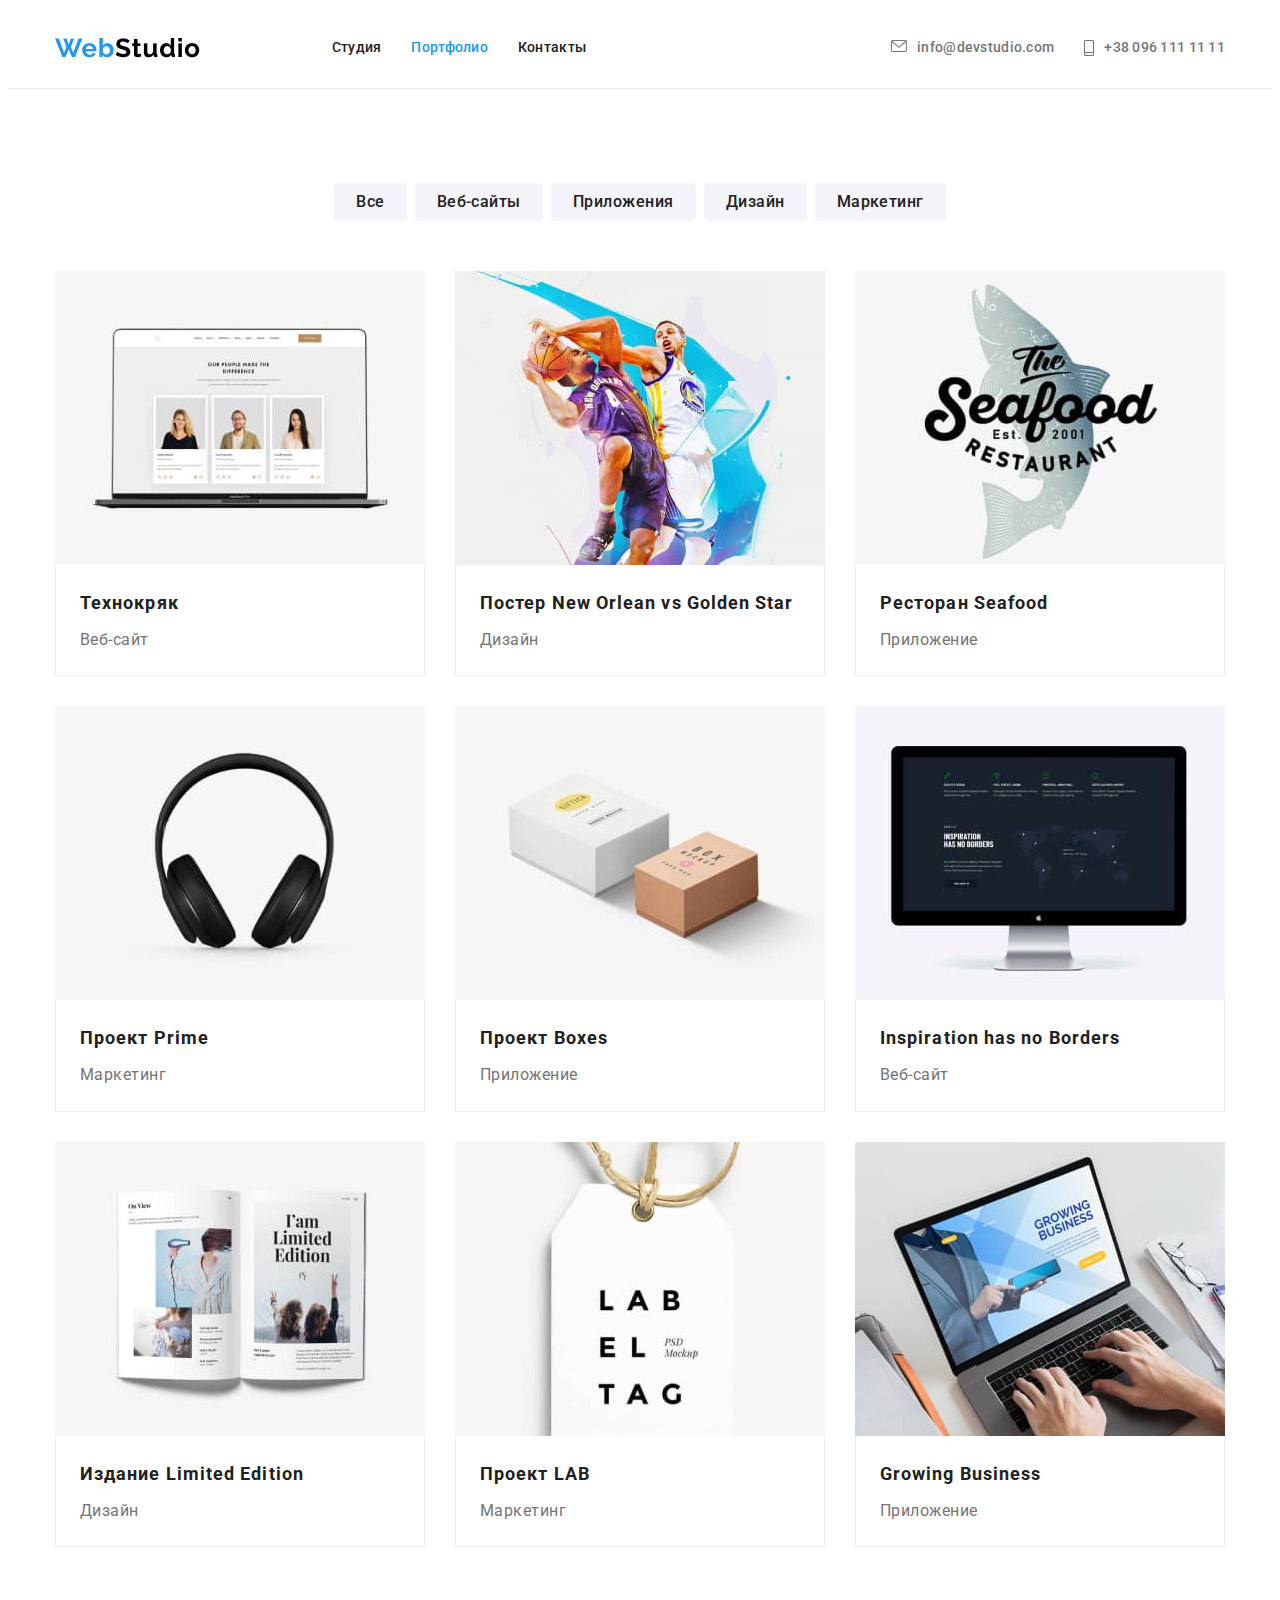
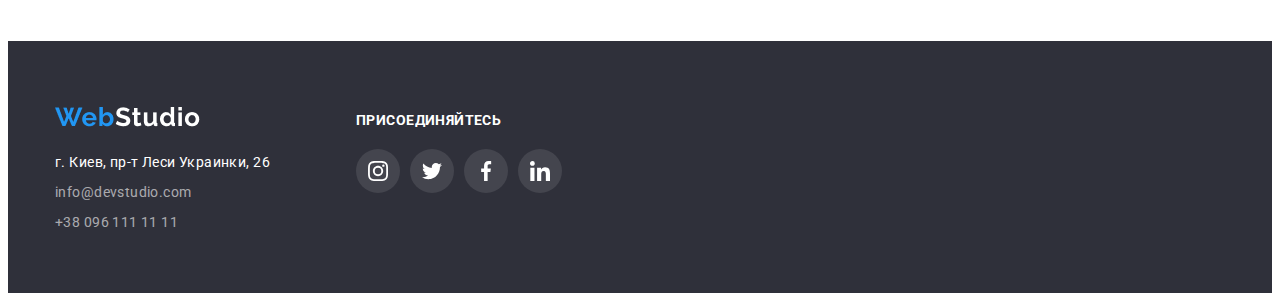
==== portfolio.html @ 47b43efd "скопіював дз4" ====
<!DOCTYPE html>
<html lang="ru">
<head>
	<meta charset="UTF-8">
	<meta name="viewport" content="width=device-width, initial-scale=1.0">
	<title>homework4</title>
	<link href="https://fonts.googleapis.com/css2?family=Roboto:wght@400;500;700;900&display=swap" rel="stylesheet">
	<link rel="stylesheet" href="./css/style.css">
</head>
<body>

	<header id="header">
		<div class="container">
			<a	href="." class="logo-header"><img src="./images/WebStudioheader.png" alt="logo"></a>
			<nav>
				<ul class="navygation">
					<li><a href="./index.html">Студия</a></li>
					<li><a href="./portfolio.html" class="activ">Портфолио</a></li>
					<li><a href="">Контакты</a></li>
				</ul>
				<ul  class="contact-us">
					<li>
						<a href="mailto:info@devstudio.com" class="contact-us-list">
						<svg class="contact-us-icon" width="16" height="12">
							<use href="./images/symbol-defs.svg#icon-envelope"></use>
						</svg>
						info@devstudio.com
						</a>
					</li>
					<li>
						<a href="tel:+380961111111">
							<svg class="contact-us-icon" width="10" height="16">
								<use href="./images/symbol-defs.svg#icon-smartphone"></use>
							</svg>
							+38 096 111 11 11
						</a>
					</li>
				</ul>
			</nav>
		</div>
	</header>

	<main id="main-portfolio">
		
		<div class="container">
			
			<ul class="filters">
				<li><a href="">Все</a></li>
				<li><a href="">Веб-сайты</a></li>
				<li><a href="">Приложения</a></li>
				<li><a href="">Дизайн</a></li>
				<li><a href="">Маркетинг</a></li>		
			</ul>
			
			<ul class="project-list">
				<li class="project-card">
					<a href="">
						<div class="project-image">
							<img src="./images/imgpr1.jpg" alt="картинка" width="370" height="294">
						</div>
						<div class="project-content">
							<p class="project-name">Технокряк</p>
							<p class="project-type">Веб-сайт</p>
						</div>
					</a>
				</li>

				<li class="project-card">	
					<a href="">
						<div class="project-image">
							<img src="./images/imgpr2.jpg" alt="картинка" width="370" height="294">
						</div>
						<div class="project-content">
							<p class="project-name">Постер New Orlean vs Golden Star</p>
							<p class="project-type">Дизайн</p>
						</div>
					</a>
				</li>

				<li class="project-card">
					<a href="">
						<div class="project-image">
							<img src="./images/imgpr3.jpg" alt="картинка" width="370" height="294">
						</div>
						<div class="project-content">
							<p class="project-name">Ресторан Seafood</p>
							<p class="project-type">Приложение</p>
						</div>
					</a>
				</li>

				<li class="project-card">
					<a href="">
						<div class="project-image">
							<img src="./images/imgpr4.jpg" alt="картинка" width="370" height="294">
						</div>
						<div class="project-content">
							<p class="project-name">Проект Prime</p>
							<p class="project-type">Маркетинг</p>
						</div>
					</a>
				</li>

				<li class="project-card">
					<a href="">
						<div class="project-image">
							<img src="./images/imgpr5.jpg" alt="картинка" width="370" height="294">
						</div>
						<div class="project-content">
							<p class="project-name">Проект Boxes</p>
							<p class="project-type">Приложение</p>
						</div>
					</a>
				</li>

				<li class="project-card">
					<a href="">
						<div class="project-image">
							<img src="./images/imgpr6.jpg" alt="картинка" width="370" height="294">
						</div>
						<div class="project-content">
							<p class="project-name">Inspiration has no Borders</p>
							<p class="project-type">Веб-сайт</p>
						</div>
					</a>
				</li>

				<li class="project-card">
					<a href="">
						<div class="project-image">
							<img src="./images/imgpr7.jpg" alt="картинка" width="370" height="294">
						</div>
						<div class="project-content">
							<p class="project-name">Издание Limited Edition</p>
							<p class="project-type">Дизайн</p>
						</div>
					</a>
				</li>

				<li class="project-card">
					<a href="">
						<div class="project-image">
							<img src="./images/imgpr8.jpg" alt="картинка" width="370" height="294">
						</div>
						<div class="project-content">
							<p class="project-name">Проект LAB</p>
							<p class="project-type">Маркетинг</p>
						</div>
					</a>
				</li>

				<li class="project-card">
					<a href="">
						<div class="project-image">
							<img src="./images/imgpr9.jpg" alt="картинка" width="370" height="294">
						</div>
						<div class="project-content">
							<p class="project-name">Growing Business</p>
							<p class="project-type">Приложение</p>
						</div>
					</a>
				</li>
			</ul>
		</div>

	</main>

	<footer id="footer">
		<div class="container">
			<div class="footer-box">
				<div class="addres-box">
					<a	href="" class="logo-footer"><img src="./images/WebStudiofooter.png" alt="logo"></a>
					<address>
						<ul class="footer-contacts">
							<li class="addres"><a href="">г. Киев, пр-т Леси Украинки, 26</a></li>
							<li class="contacts-mail"><a href="mailto:info@devstudio.com">info@devstudio.com</a></li>
							<li class="contacts-tell"><a href="tel:+380961111111">+38 096 111 11 11</a></li>
						</ul>
					</address>
				</div>
				<div class="social-links">
					<p>присоединяйтесь</p>
					<ul class="social-list">
						<li>
							<a href="social-icon">
								<svg class="icon" width="20" height="20">
									<use href="./images/symbol-defs.svg#icon-instagram"></use>
								</svg>
							</a>
						</li>
						<li>
							<a href="social-icon">
								<svg class="icon" width="20" height="20">
									<use href="./images/symbol-defs.svg#icon-twitter"></use>
								</svg>
							</a>
						</li>
						<li>
							<a href="social-icon">
								<svg class="icon" width="20" height="20">
									<use href="./images/symbol-defs.svg#icon-facebook"></use>
								</svg>
							</a>
						</li>
						<li>
							<a href="social-icon">
								<svg class="icon" width="20" height="20">
									<use href="./images/symbol-defs.svg#icon-linkedin"></use>
								</svg>
							</a>
						</li>
					</ul>
				</div>
			</div>
		</div>
   </footer>	
</body>
</html>
---- css/style.css ----
:root {
	--primary-bg-color:  #ffffff;
	--primary-text-color: #212121;
	--secondary-text-color: #757575;
	--acent-text-color-navigation: #2196F3;
	--hero-text-color: #ffffff;
	--secondary-bg-color: #2F303A;
	--hero-button-bg: #2196F3;
	--hero-button-bg-activ: #188CE8;
	--team-bg: #F5F4FA;
	--filter-bg-color: #F5F4FA;
	--gradient-color: rgba(47, 48, 58, 0.4);
	--icon-footer-bg: rgba(255, 255, 255, 0.1);
	--icon-team-color: #AFB1B8;
}

body {
	font-family: Roboto;
	background: var(--primary-bg-color);
}
body li {
	list-style-type: none;
}

/*убираем стандартные маржены*/
h1,
h2,
h3,
h4,
p,
ul {
	margin: 0;
	padding: 0;
}
/*container*/

.container {
	box-sizing: border-box; 
	width: 1200px;
	padding-left: 15px;
	padding-right: 15px;
	margin-left: auto;
	margin-right: auto;
}
/*HEADER*/

#header {
	border-bottom: 1px solid #ECECEC;
}

#header > .container {
	display: flex;
	justify-content: space-between;
	align-items: center;
}

#header a {
	display: flex;
}

nav {
	display: flex;
}

.navygation {
	display: flex;
	margin-left: 93px;
}

.contact-us {
	display: flex;
	margin-left: 305px;
}

.logo-header {
	padding-top: 6px;
	padding-bottom: 5px;
	margin-top: 24px;
	margin-bottom: 25px;

}

.logo-header img {
	display: block;
}

nav li:not(:first-child) {
	margin-left: 30px;
}

.navygation a,
.contact-us a {

	text-decoration: none;
	font-weight: 500;
	font-size: 14px;
	line-height: 1.14;
	letter-spacing: 0.02em;
}
.navygation a {
	color: var(--primary-text-color);
}
.contact-us  a {
	color: var(--secondary-text-color);
}

.navygation a:hover,
.navygation a:focus,
.contact-us a:hover,
.contact-us a:focus  {
	color: var(--acent-text-color-navigation);
	fill: var(--acent-text-color-navigation);
}

.contact-us-list a{
	display: flex;
	flex-direction: row;
	justify-content: space-between;
}

.contact-us-icon {
	margin-right: 10px;
	fill: currentColor;
}

/*END HEADER*/

/*HERO*/
.block-hero {
	max-width: 1600px;
	padding-top: 200px;
	padding-bottom: 200px;
	margin-left: auto;
	margin-right: auto;

	background: var(--secondary-bg-color);
	color: var(--hero-text-color);
	background-image: linear-gradient(var(--gradient-color), var(--gradient-color)), url(../images/herobackground.jpg);
	background-repeat: no-repeat;
	background-size: cover;
	background-position: center;
}

/*.block-hero > .container {
	padding-top: 200px;
	padding-bottom: 200px;
}*/

.block-hero  h1 {
	text-align: center;
	text-decoration: none;
	font-weight: 900;
	font-size: 44px;
	line-height: 1.36;
	letter-spacing: 0.06em;
	text-transform: uppercase;
	margin-bottom: 30px;
}

.block-hero button,
.block-hero button:hover {
	position: relative;
	left: 50%;
	transform: translate(-50%, 0);
	padding: 10px 32px;

	font-weight: 700;
	font-size: 16px;
	line-height: 1.87;
	text-align: center;
	letter-spacing: 0.06em;
	color: var(--hero-text-color);
	box-shadow: 0px 4px 4px rgba(0, 0, 0, 0.15);
	border-radius: 4px;
}

/* изменение фона при наведении на кнопку*/
.block-hero button {
	background: var(--hero-button-bg);
}

.block-hero button:hover,
.block-hero button:focus {
	background: var(--hero-button-bg-activ);
}

/*end HERO*/


/*ОСОБЕННОСТИ*/

/* скрываем h2 который отсутствует на макете*/

.our-features {
	padding-top: 94px;
	padding-bottom: 94px;
}

.our-features h2 {
	display: none;
	/*opacity: 0;*/
}

.our-features-cards {
	display: flex;

}

.our-features-list:not(:last-child) {
	margin-right: 30px;
}

.our-features-list {
	display: block;
	width: 270px;
}

/*создаю картинки через псевдоэлементы*/

.our-features-list::before {
	content: "";
	display: block;
	height: 120px;
	width: 270px;
	
	background-repeat: no-repeat;
	background-position: center;
	background-color: var(--team-bg);
	margin-bottom: 30px;
}

.our-features-list:nth-child(1)::before {
	background-image: url(../images/antenna1.png);
}

.our-features-list:nth-child(2)::before {
	background-image: url(../images/clock.png);
}

.our-features-list:nth-child(3)::before {
	background-image: url(../images/diagram.png);
}

.our-features-list:nth-child(4)::before {
	background-image: url(../images/astronaut.png);
}

/*END создаю картинки через псевдоэлементы*/

.our-features h3 {
	display: block;
	margin-bottom: 10px;


	font-weight: 700;
	font-size: 14px;
	line-height: 1.14;
	letter-spacing: 0.03em;
	text-transform: uppercase;
	color: var(--primary-text-color);
}
.our-features p {
	font-weight: 400;
	font-size: 14px;
	line-height: 1.71;
	letter-spacing: 0.03em;
	color: var(--secondary-text-color);
}
/*END ОСОБЕННОСТИ*/ 

/*ЧЕМ МЫ ЗАНИМАЕМСЯ*/

.activity  h2 {
	text-align: center;

	font-weight: 700;
	font-size: 36px;
	line-height: 1.17;
	letter-spacing: 0.03em;
	color: var(--primary-text-color)
}

.activity-list {
	display: flex;
	justify-content: space-between;
	margin-top: 50px;
}

.activity-list img {
	display: block;
}
/*END ЧЕМ МЫ ЗАНИМАЕМСЯ*/

/*НАША КОМАНДА*/

.team {
	padding-top: 94px;
	padding-bottom: 94px;

	background: var(--team-bg);
}

.team  h2 {
	text-align: center;
	margin-bottom: 50px;

	font-weight: 700;
	font-size: 36px;
	line-height: 1.17;
	letter-spacing: 0.03em;
	color: var(--primary-text-color);
}

.team-item {
	padding-bottom: 30px;

	box-shadow: 0px 1px 3px rgba(0, 0, 0, 0.12), 0px 1px 1px rgba(0, 0, 0, 0.14), 0px 2px 1px rgba(0, 0, 0, 0.2);
	border-radius: 0px 0px 4px 4px;
	background-color: var(--primary-bg-color);

}

.team-item > img {
	display: block;
	margin-bottom: 30px;
}

.team h3 {
	text-align: center;
	margin-bottom: 10px;

	font-weight: 500;
	font-size: 16px;
	line-height: 1.19;
	letter-spacing: 0.03em;
	color: var(--primary-text-color);
}
.team p {
	text-align: center;

	font-weight: 400;
	font-size: 16px;
	line-height: 1.19;
	letter-spacing: 0.03em;
	color: var(--secondary-text-color);

	margin-bottom: 16px;
}

.team-list {
	display: flex;
	justify-content: space-between;
}

/*----------------------*/





.social-list-team a {
	display: flex;
	padding: 0;
}


.social-list-team {
	display: flex;
	justify-content: space-between;
	padding-left: 32px;
	padding-right: 32px;
}


.social-list-team li
 {
	display: flex;
	justify-content: center;
	align-items: center;
	width: 44px;
	height: 44px;
	border-radius: 50%;
	background: #ffffff;
	fill: var(--icon-team-color);
}

.social-list-team a {
	display: flex;
	justify-content: center;
	align-items: center;
	width: 44px;
	height: 44px;
	border-radius: 50%;
}

.social-list-team a:focus,
.social-list-team > li:hover {
	background-color: var(--hero-button-bg);
	fill: var(--hero-text-color);
}

/*regular-customers*/


.regular-customers {
	padding-top: 94px;
	padding-bottom: 94px;
}

.regular-customers h2 {
	margin-bottom: 50px;

	font-weight: 700;
	font-size: 36px;
	line-height: 1.17;
	text-align: center;
	letter-spacing: 0.03em;

	color: var(--primary-text-color);
}

.regular-customers-list {
	display: flex;
	justify-content: space-between;
}


.regular-customers-list  a {
	display: flex;
	justify-content: center;
	align-items: center;

	width: 170px;
	height: 90px;
	border: 1px solid var(--icon-team-color);
	box-sizing: border-box;
	border-radius: 4px;
	fill:  #AFB1B8;
	cursor: pointer;
}

.regular-customers-list a:focus,
.regular-customers-list  a:hover {
	border-color: var(--hero-button-bg);
	fill: var(--hero-button-bg);
}
/*end regular-customers*/

/*FOOTER*/

footer {
	padding-top: 60px;
	padding-bottom: 60px;


	background: var(--secondary-bg-color);
}

.logo-footer > img {
	display: block;
}

.logo-footer {
	display: block;
	width: 145px;

	padding-top: 6px;
	padding-bottom: 5px;
	margin-bottom: 20px;

}


.addres > a {
	display: block;

	font-style: normal;
	text-decoration: none;
	font-weight: 400;
	font-size: 14px;
	line-height: 1.5;
	letter-spacing: 0.03em;
	color: var(--hero-text-color);
}
.contacts-mail > a,
.contacts-tell > a  {
	display: block;

	font-style: normal;
	text-decoration: none;
	font-weight: 400;
	font-size: 14px;
	line-height: 1.5;
	letter-spacing: 0.03em;
	color:rgba(255, 255, 255, 0.6);
	;
}

.footer-contacts > li:not(:last-child) {
	margin-bottom: 9px;
}

/*----------------*/

.addres-box {
	width: 231px;
}

.footer-box {
	display: flex;
}

.social-links {
	margin-left: 70px;
	width: 206px;
}

.social-links > p {
	font-weight: 700;
	font-size: 14px;
	line-height: 1.14;
	letter-spacing: 0.03em;
	text-transform: uppercase;

	color: #FFFFFF;

	margin-top: 12px;
	margin-bottom: 20px;
}

.icon {
	fill: var(--hero-text-color);
}

.social-list {
	display: flex;
	justify-content: space-between;
}



.social-list > li {
	display: flex;
	justify-content: center;
   align-items: center;
	width: 44px;
	height: 44px;
	background-color: var(--icon-footer-bg);
	border-radius: 50%;
}

.social-list a {
	display: flex;
	justify-content: center;
   align-items: center;
	width: 44px;
	height: 44px;
	border-radius: 50%;
}

.social-list a:focus,
.social-list > li:hover {
	background-color: var(--hero-button-bg);
}



/*---------------------*/


/*стилизация портфолио*/

/*ФИЛЬТР*/

#main-portfolio {
	padding-top: 94px;
	padding-bottom: 94px;
}

.filters {
	display: flex;
	justify-content: center;
}

.filters li {
	display: flex;
	margin-bottom: 50px;
}

.filters li:not(:last-child) {
	margin-right: 8px;
}

a.activ {
	color: var(--acent-text-color-navigation);
}
.filters a {
	text-decoration: none;
	font-weight: 500;
	font-size: 16px;
	line-height: 1.62;
	letter-spacing: 0.03em;
	color: var(--primary-text-color);

	background: var(--filter-bg-color);
	border-radius: 4px;
	padding: 6px 22px;
}
.filters a:hover,
.filters a:focus {		
	font-weight: 500;
	font-size: 16px;
	line-height: 1.62;
	letter-spacing: 0.03em;
	color: var(--hero-text-color);
	box-shadow: 0px 3px 1px rgba(0, 0, 0, 0.1), 0px 1px 2px rgba(0, 0, 0, 0.08), 0px 2px 2px rgba(0, 0, 0, 0.12);

	background: var(--acent-text-color-navigation);
}

/*END ФИЛЬТР*/

/* НАШИ ПРОЕКТЫ*/



.project-list {
	box-sizing: border-box;
	display: flex;
	flex-wrap: wrap;
	justify-content: space-between;
}

.project-card {
	box-sizing: border-box;
	width: 370px;
}

.project-card img {
	display: block;
}

.project-card a {
	text-decoration: none;
}

.project-content {
	padding: 20px 24px;
	
	border-left: 1px solid #EEEEEE;
	border-right: 1px solid #EEEEEE;
	border-bottom: 1px solid #EEEEEE;
}

.project-name {
	margin-bottom: 4px;

	font-weight: 700;
	font-size: 18px;
	line-height: 2;
	letter-spacing: 0.06em;
	color: var(--primary-text-color);

}
.project-type {
	font-weight: 400;
	font-size: 16px;
	line-height: 1.9;
	letter-spacing: 0.03em;
	color: var(--secondary-text-color);
}

.project-card:not(:nth-last-child(-n + 3)) {
	margin-bottom: 30px;
}

.project-card > a {
	display: block;
	width: 100%;
	height: 100%;
}

.project-card > a:focus,
.project-card:hover {
	box-shadow: 0px 1px 1px rgba(0, 0, 0, 0.12), 0px 4px 4px rgba(0, 0, 0, 0.06), 1px 4px 6px rgba(0, 0, 0, 0.16);
}

/* END НАШИ ПРОЕКТЫ*/
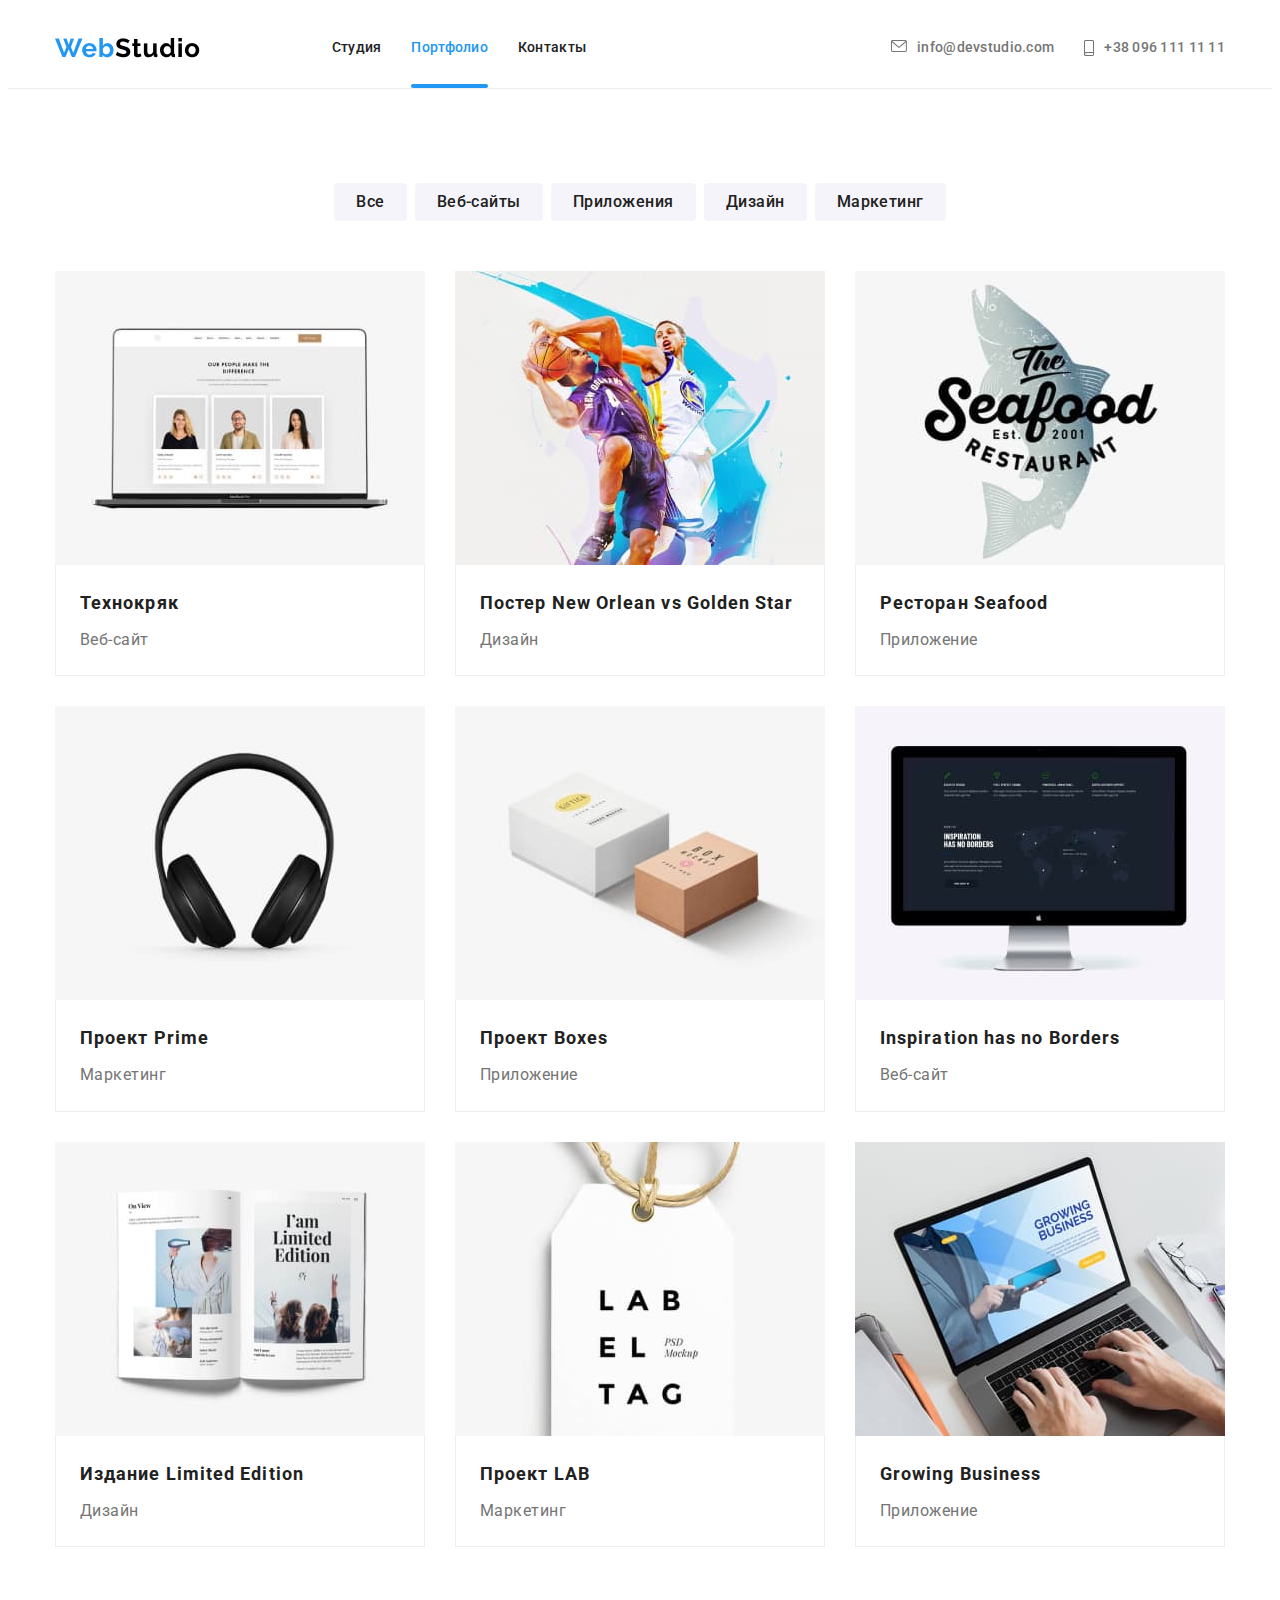
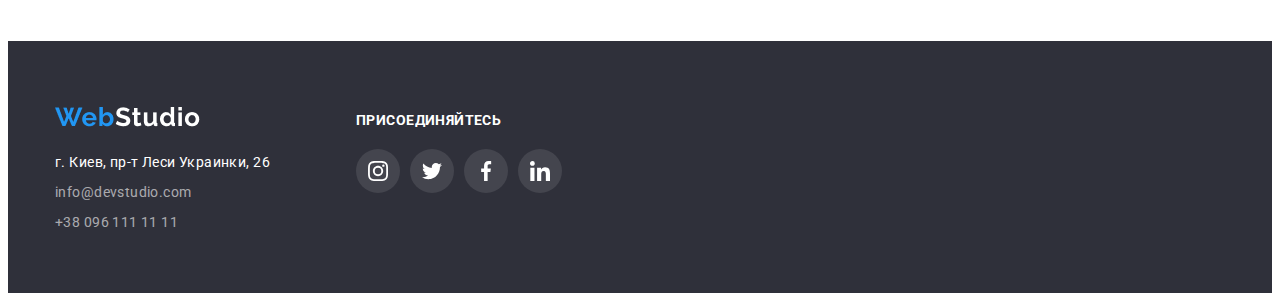
==== commit e28718d8: "сделано преходы" ====
--- a/portfolio.html
+++ b/portfolio.html
@@ -16,7 +16,7 @@
 				<ul class="navygation">
 					<li><a href="./index.html">Студия</a></li>
 					<li><a href="./portfolio.html" class="activ">Портфолио</a></li>
-					<li><a href="">Контакты</a></li>
+					<li><a href="#">Контакты</a></li>
 				</ul>
 				<ul  class="contact-us">
 					<li>
@@ -45,18 +45,21 @@
 		<div class="container">
 			
 			<ul class="filters">
-				<li><a href="">Все</a></li>
-				<li><a href="">Веб-сайты</a></li>
-				<li><a href="">Приложения</a></li>
-				<li><a href="">Дизайн</a></li>
-				<li><a href="">Маркетинг</a></li>		
+				<li><a href="#">Все</a></li>
+				<li><a href="#">Веб-сайты</a></li>
+				<li><a href="#">Приложения</a></li>
+				<li><a href="#">Дизайн</a></li>
+				<li><a href="#">Маркетинг</a></li>		
 			</ul>
 			
 			<ul class="project-list">
 				<li class="project-card">
-					<a href="">
+					<a href="#">
 						<div class="project-image">
 							<img src="./images/imgpr1.jpg" alt="картинка" width="370" height="294">
+							<p class="project-image-overlay">
+								Технокряк это современная площадка распространения коронавируса. Компании используют эту платформу для цифрового шпионажа и атак на защищённые сервера конкурентов.
+							</p>
 						</div>
 						<div class="project-content">
 							<p class="project-name">Технокряк</p>
@@ -66,9 +69,12 @@
 				</li>
 
 				<li class="project-card">	
-					<a href="">
+					<a href="#">
 						<div class="project-image">
 							<img src="./images/imgpr2.jpg" alt="картинка" width="370" height="294">
+							<p class="project-image-overlay">
+								Технокряк это современная площадка распространения коронавируса. Компании используют эту платформу для цифрового шпионажа и атак на защищённые сервера конкурентов.
+							</p>
 						</div>
 						<div class="project-content">
 							<p class="project-name">Постер New Orlean vs Golden Star</p>
@@ -78,9 +84,12 @@
 				</li>
 
 				<li class="project-card">
-					<a href="">
+					<a href="#">
 						<div class="project-image">
 							<img src="./images/imgpr3.jpg" alt="картинка" width="370" height="294">
+							<p class="project-image-overlay">
+								Технокряк это современная площадка распространения коронавируса. Компании используют эту платформу для цифрового шпионажа и атак на защищённые сервера конкурентов.
+							</p>
 						</div>
 						<div class="project-content">
 							<p class="project-name">Ресторан Seafood</p>
@@ -90,9 +99,12 @@
 				</li>
 
 				<li class="project-card">
-					<a href="">
+					<a href="#">
 						<div class="project-image">
 							<img src="./images/imgpr4.jpg" alt="картинка" width="370" height="294">
+							<p class="project-image-overlay">
+								Технокряк это современная площадка распространения коронавируса. Компании используют эту платформу для цифрового шпионажа и атак на защищённые сервера конкурентов.
+							</p>
 						</div>
 						<div class="project-content">
 							<p class="project-name">Проект Prime</p>
@@ -102,9 +114,12 @@
 				</li>
 
 				<li class="project-card">
-					<a href="">
+					<a href="#">
 						<div class="project-image">
 							<img src="./images/imgpr5.jpg" alt="картинка" width="370" height="294">
+							<p class="project-image-overlay">
+								Технокряк это современная площадка распространения коронавируса. Компании используют эту платформу для цифрового шпионажа и атак на защищённые сервера конкурентов.
+							</p>
 						</div>
 						<div class="project-content">
 							<p class="project-name">Проект Boxes</p>
@@ -114,9 +129,12 @@
 				</li>
 
 				<li class="project-card">
-					<a href="">
+					<a href="#">
 						<div class="project-image">
 							<img src="./images/imgpr6.jpg" alt="картинка" width="370" height="294">
+							<p class="project-image-overlay">
+								Технокряк это современная площадка распространения коронавируса. Компании используют эту платформу для цифрового шпионажа и атак на защищённые сервера конкурентов.
+							</p>
 						</div>
 						<div class="project-content">
 							<p class="project-name">Inspiration has no Borders</p>
@@ -126,9 +144,12 @@
 				</li>
 
 				<li class="project-card">
-					<a href="">
+					<a href="#">
 						<div class="project-image">
 							<img src="./images/imgpr7.jpg" alt="картинка" width="370" height="294">
+							<p class="project-image-overlay">
+								Технокряк это современная площадка распространения коронавируса. Компании используют эту платформу для цифрового шпионажа и атак на защищённые сервера конкурентов.
+							</p>
 						</div>
 						<div class="project-content">
 							<p class="project-name">Издание Limited Edition</p>
@@ -138,9 +159,12 @@
 				</li>
 
 				<li class="project-card">
-					<a href="">
+					<a href="#">
 						<div class="project-image">
 							<img src="./images/imgpr8.jpg" alt="картинка" width="370" height="294">
+							<p class="project-image-overlay">
+								Технокряк это современная площадка распространения коронавируса. Компании используют эту платформу для цифрового шпионажа и атак на защищённые сервера конкурентов.
+							</p>
 						</div>
 						<div class="project-content">
 							<p class="project-name">Проект LAB</p>
@@ -150,9 +174,12 @@
 				</li>
 
 				<li class="project-card">
-					<a href="">
+					<a href="#">
 						<div class="project-image">
 							<img src="./images/imgpr9.jpg" alt="картинка" width="370" height="294">
+							<p class="project-image-overlay">
+								Технокряк это современная площадка распространения коронавируса. Компании используют эту платформу для цифрового шпионажа и атак на защищённые сервера конкурентов.
+							</p>
 						</div>
 						<div class="project-content">
 							<p class="project-name">Growing Business</p>
@@ -172,7 +199,7 @@
 					<a	href="" class="logo-footer"><img src="./images/WebStudiofooter.png" alt="logo"></a>
 					<address>
 						<ul class="footer-contacts">
-							<li class="addres"><a href="">г. Киев, пр-т Леси Украинки, 26</a></li>
+							<li class="addres"><a href="#">г. Киев, пр-т Леси Украинки, 26</a></li>
 							<li class="contacts-mail"><a href="mailto:info@devstudio.com">info@devstudio.com</a></li>
 							<li class="contacts-tell"><a href="tel:+380961111111">+38 096 111 11 11</a></li>
 						</ul>
--- a/css/style.css
+++ b/css/style.css
@@ -32,6 +32,9 @@
 	margin: 0;
 	padding: 0;
 }
+
+
+
 /*container*/
 
 .container {
@@ -62,14 +65,43 @@
 	display: flex;
 }
 
+.navygation li {
+	position: relative;
+}
+
+.navygation .activ::after {
+	content: "";
+	position: absolute;
+	left: 0;
+	bottom: 0;
+	width: 100%;
+	height: 4px;
+	
+	border-radius: 2px ;
+	background-color: var(--acent-text-color-navigation);
+
+}
+
 .navygation {
 	display: flex;
-	margin-left: 93px;
+	/*margin-left: 93px;
+	padding-bottom: 32px;
+	padding-top: 32px;*/
+}
+
+.navygation a {
+	display: block;
+	padding-bottom: 32px;
+	padding-top: 32px;
+
 }
 
 .contact-us {
 	display: flex;
 	margin-left: 305px;
+
+	padding-bottom: 32px;
+	padding-top: 32px;	
 }
 
 .logo-header {
@@ -110,6 +142,7 @@
 .contact-us a:focus  {
 	color: var(--acent-text-color-navigation);
 	fill: var(--acent-text-color-navigation);
+	transition: 250ms cubic-bezier(0.4, 0, 0.2, 1);
 }
 
 .contact-us-list a{
@@ -157,8 +190,7 @@
 	margin-bottom: 30px;
 }
 
-.block-hero button,
-.block-hero button:hover {
+.block-hero button {
 	position: relative;
 	left: 50%;
 	transform: translate(-50%, 0);
@@ -182,6 +214,7 @@
 .block-hero button:hover,
 .block-hero button:focus {
 	background: var(--hero-button-bg-activ);
+	transition: 250ms cubic-bezier(0.4, 0, 0.2, 1);
 }
 
 /*end HERO*/
@@ -280,6 +313,40 @@
 	color: var(--primary-text-color)
 }
 
+/*ПОЗИЦІОНУВАННЯ ТЕКСТУ ПОВЕРХ ЗОБРАЖЕНЬ*/
+
+.activity-block {
+	position: relative;
+}
+
+.activity-text > P {
+	font-weight: 700;
+	font-size: 14px;
+	line-height: 1.14;
+	text-align: center;
+	letter-spacing: 0.03em;
+	text-transform: uppercase;
+
+	color: var(--hero-text-color);
+}
+
+.activity-text {
+	position: absolute;
+	left: 0;
+	bottom: 0;
+	width: 100%;
+
+	padding-top: 27px;
+	padding-right: 82px;
+	padding-bottom: 27px;
+	padding-left: 83px;
+
+	background-color: rgba(47, 48, 58, 0.8);
+}
+
+
+
+/*end ПОЗИЦІОНУВАННЯ ТЕКСТУ ПОВЕРХ ЗОБРАЖЕНЬ*/
 .activity-list {
 	display: flex;
 	justify-content: space-between;
@@ -372,8 +439,7 @@
 }
 
 
-.social-list-team li
- {
+.social-list-team li {
 	display: flex;
 	justify-content: center;
 	align-items: center;
@@ -397,6 +463,7 @@
 .social-list-team > li:hover {
 	background-color: var(--hero-button-bg);
 	fill: var(--hero-text-color);
+	transition: 250ms cubic-bezier(0.4, 0, 0.2, 1);
 }
 
 /*regular-customers*/
@@ -443,6 +510,7 @@
 .regular-customers-list  a:hover {
 	border-color: var(--hero-button-bg);
 	fill: var(--hero-button-bg);
+	transition: 250ms cubic-bezier(0.4, 0, 0.2, 1);
 }
 /*end regular-customers*/
 
@@ -561,6 +629,7 @@
 .social-list a:focus,
 .social-list > li:hover {
 	background-color: var(--hero-button-bg);
+	transition: 250ms cubic-bezier(0.4, 0, 0.2, 1);
 }
 
 
@@ -616,6 +685,7 @@
 	box-shadow: 0px 3px 1px rgba(0, 0, 0, 0.1), 0px 1px 2px rgba(0, 0, 0, 0.08), 0px 2px 2px rgba(0, 0, 0, 0.12);
 
 	background: var(--acent-text-color-navigation);
+	transition: 250ms cubic-bezier(0.4, 0, 0.2, 1);
 }
 
 /*END ФИЛЬТР*/
@@ -643,7 +713,37 @@
 .project-card a {
 	text-decoration: none;
 }
-
+/*--*/
+.project-image {
+	position: relative;
+	overflow: hidden;
+}
+
+.project-image-overlay {
+	position: absolute;
+	transform: translateY(100%);
+
+	top: 0;
+	left: 0;
+
+	box-sizing: border-box;
+	width: 100%;
+	height: 100%;
+	padding: 63px 24px;
+	font-weight: 400;
+	font-size: 18px;
+	line-height: 1.56;
+	letter-spacing: 0.03em;
+	background-color: rgba(33, 150, 243, 0.9);
+	color: var(--hero-text-color);
+}
+
+.project-card > a:focus .project-image-overlay,
+.project-card > a:hover  .project-image-overlay {
+	transform: translateY(0);
+	transition: 250ms cubic-bezier(0.4, 0, 0.2, 1);
+}
+/*--*/
 .project-content {
 	padding: 20px 24px;
 	
@@ -681,8 +781,9 @@
 }
 
 .project-card > a:focus,
-.project-card:hover {
+.project-card > a:hover {
 	box-shadow: 0px 1px 1px rgba(0, 0, 0, 0.12), 0px 4px 4px rgba(0, 0, 0, 0.06), 1px 4px 6px rgba(0, 0, 0, 0.16);
+	transition: 250ms cubic-bezier(0.4, 0, 0.2, 1);
 }
 
 /* END НАШИ ПРОЕКТЫ*/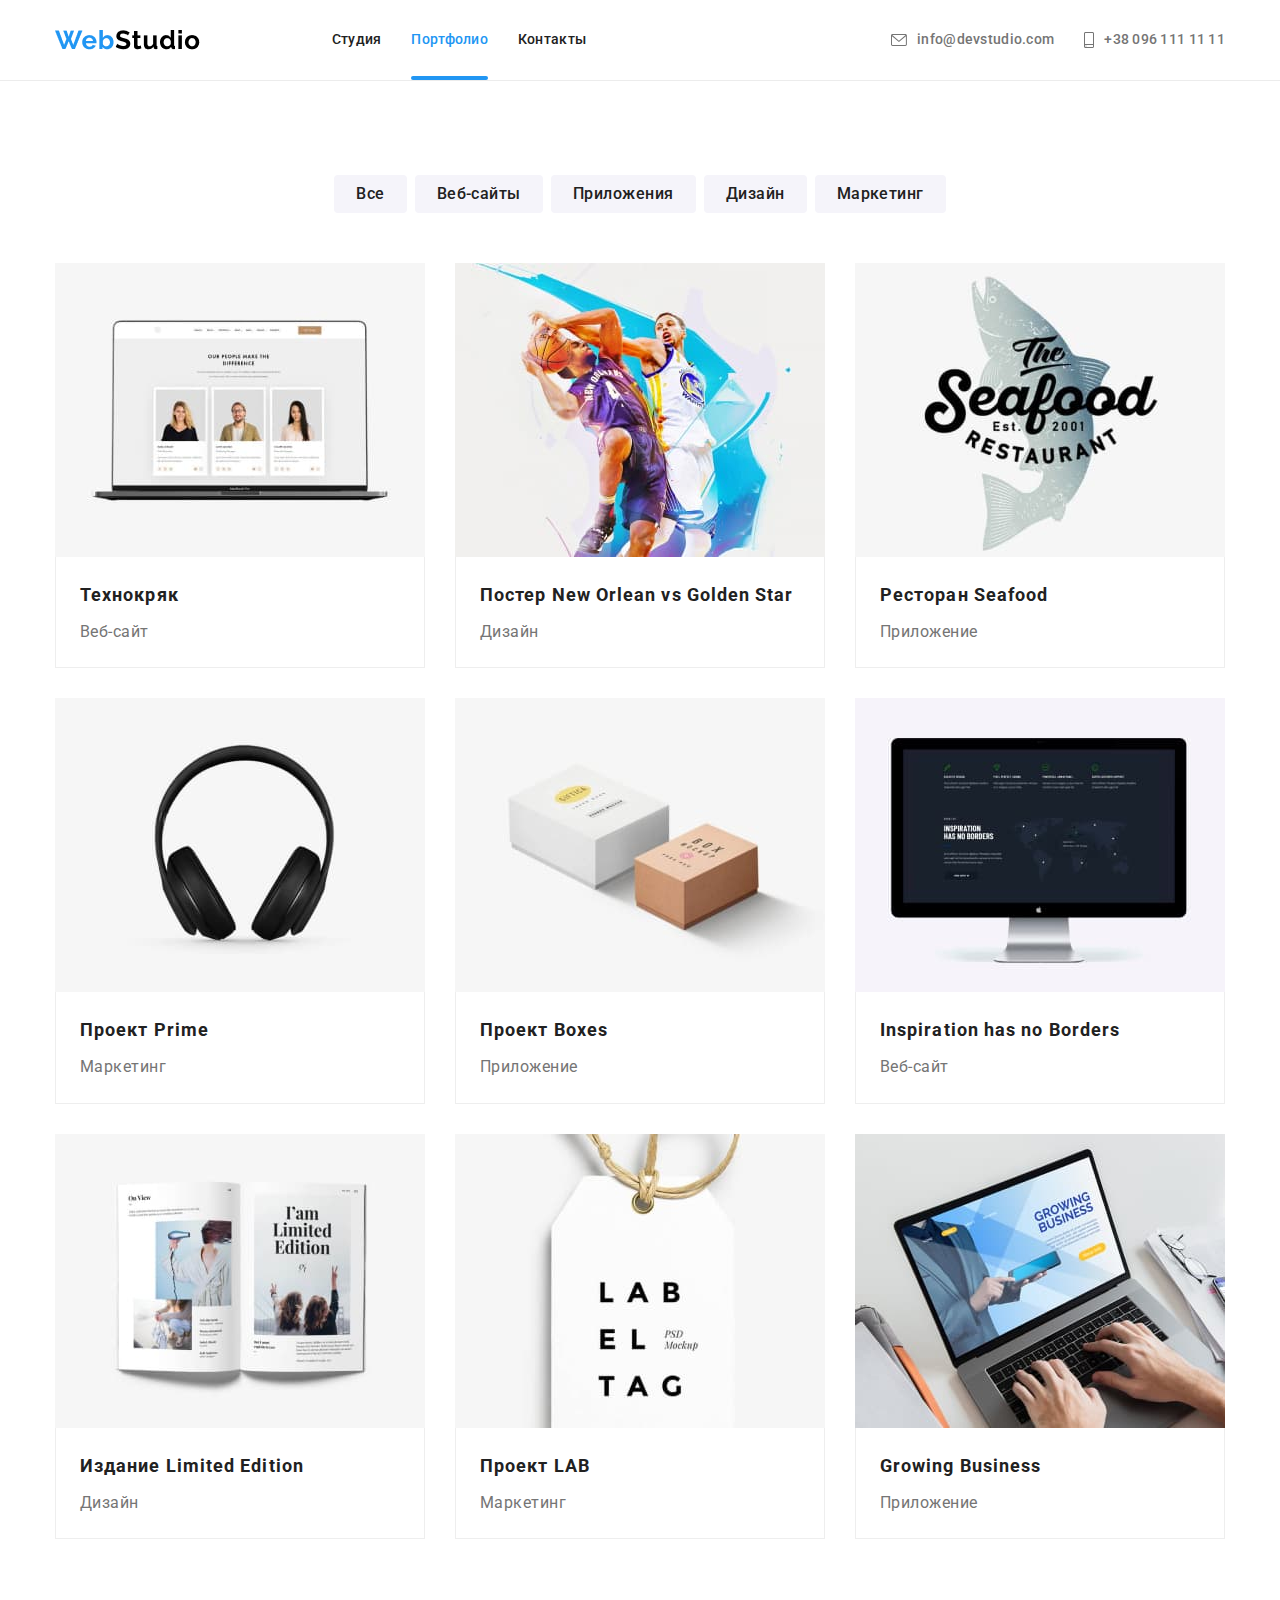
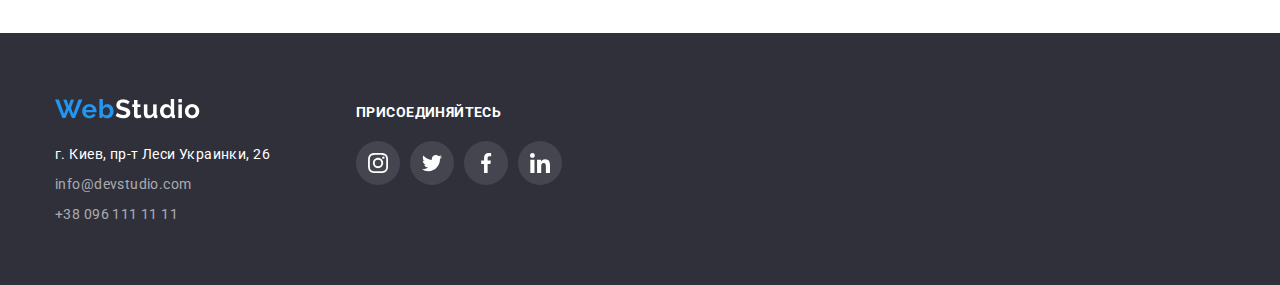
==== commit 54386c1a: "исправлено анимацию модалки" ====
--- a/portfolio.html
+++ b/portfolio.html
@@ -3,8 +3,9 @@
 <head>
 	<meta charset="UTF-8">
 	<meta name="viewport" content="width=device-width, initial-scale=1.0">
-	<title>homework4</title>
+	<title>homework5</title>
 	<link href="https://fonts.googleapis.com/css2?family=Roboto:wght@400;500;700;900&display=swap" rel="stylesheet">
+	<link rel="stylesheet" href="./css/modern-normalize.css">
 	<link rel="stylesheet" href="./css/style.css">
 </head>
 <body>
--- a/css/style.css
+++ b/css/style.css
@@ -45,6 +45,71 @@
 	margin-left: auto;
 	margin-right: auto;
 }
+/*MODAL*/
+
+.backdrop {
+	position: fixed;
+	top: 0;
+	right: 0;
+	bottom: 0;
+	left: 0;
+	z-index: 2;
+
+	background: rgba(0, 0, 0, 0.2);
+
+	transition-duration: 250ms;
+   transition-timing-function: cubic-bezier(0.4, 0, 0.2, 1);
+	transition-delay: 0;
+
+}
+
+.backdrop.is-hidden {
+	opacity: 0;
+	pointer-events: none;
+}
+
+.modal {
+
+	height: 581px;
+	width: 528px;
+
+	position: absolute;
+	top: 50%;
+	left: 50%;
+	transform: translate(-50%, -50%);
+
+	background: var(--primary-bg-color);
+	box-shadow: 0px 1px 3px rgba(0, 0, 0, 0.12), 0px 1px 1px rgba(0, 0, 0, 0.14), 0px 2px 1px rgba(0, 0, 0, 0.2);
+	border-radius: 4px;
+}
+
+.modal > button {
+	display: flex;
+	justify-content: center;
+	align-items: center;
+	position: absolute;
+	top: 8px;
+	right: 8px;
+	margin: 0;
+	border-radius: 50%;
+	border: 1px solid rgba(0, 0, 0, 0.1);
+	background: var(--primary-bg-color);
+	width: 30px;
+	height: 30px;
+	padding: 9px;
+	cursor: pointer;
+
+}
+
+.modal .close-button {
+	display: block;
+	min-width: 18px;
+	min-height: 18px;
+}
+
+
+
+
 /*HEADER*/
 
 #header {
@@ -100,9 +165,14 @@
 	display: flex;
 	margin-left: 305px;
 
+
+}
+.contact-us a {
+	display: block;
 	padding-bottom: 32px;
-	padding-top: 32px;	
-}
+	padding-top: 32px;
+}
+
 
 .logo-header {
 	padding-top: 6px;
@@ -122,18 +192,28 @@
 
 .navygation a,
 .contact-us a {
-
 	text-decoration: none;
 	font-weight: 500;
 	font-size: 14px;
 	line-height: 1.14;
 	letter-spacing: 0.02em;
+
 }
 .navygation a {
 	color: var(--primary-text-color);
+
+	transition-property: color;
+	transition-duration: 250ms;
+   transition-timing-function: cubic-bezier(0.4, 0, 0.2, 1);
+	transition-delay: 0;
 }
 .contact-us  a {
 	color: var(--secondary-text-color);
+
+	transition-property: color, fill;
+	transition-duration: 250ms;
+   transition-timing-function: cubic-bezier(0.4, 0, 0.2, 1);
+	transition-delay: 0;
 }
 
 .navygation a:hover,
@@ -142,13 +222,13 @@
 .contact-us a:focus  {
 	color: var(--acent-text-color-navigation);
 	fill: var(--acent-text-color-navigation);
-	transition: 250ms cubic-bezier(0.4, 0, 0.2, 1);
-}
-
-.contact-us-list a{
+}
+
+.contact-us-list {
 	display: flex;
 	flex-direction: row;
 	justify-content: space-between;
+	align-items: center;
 }
 
 .contact-us-icon {
@@ -202,19 +282,24 @@
 	text-align: center;
 	letter-spacing: 0.06em;
 	color: var(--hero-text-color);
-	box-shadow: 0px 4px 4px rgba(0, 0, 0, 0.15);
+	background: var(--hero-button-bg);
+	/*box-shadow: 0px 4px 4px rgba(0, 0, 0, 0.15);*/
+	border-color: var(--hero-button-bg-activ);
 	border-radius: 4px;
+	cursor: pointer;
+
+	transition-property: background, box-shadow;
+	transition-duration: 250ms;
+   transition-timing-function: cubic-bezier(0.4, 0, 0.2, 1);
+	transition-delay: 0;
 }
 
 /* изменение фона при наведении на кнопку*/
-.block-hero button {
-	background: var(--hero-button-bg);
-}
 
 .block-hero button:hover,
 .block-hero button:focus {
 	background: var(--hero-button-bg-activ);
-	transition: 250ms cubic-bezier(0.4, 0, 0.2, 1);
+	box-shadow: 0px 4px 4px rgba(0, 0, 0, 0.15);
 }
 
 /*end HERO*/
@@ -446,8 +531,6 @@
 	width: 44px;
 	height: 44px;
 	border-radius: 50%;
-	background: #ffffff;
-	fill: var(--icon-team-color);
 }
 
 .social-list-team a {
@@ -457,13 +540,19 @@
 	width: 44px;
 	height: 44px;
 	border-radius: 50%;
+	background: #ffffff;
+	fill: var(--icon-team-color);
+
+	transition-property: background-color, fill;
+	transition-duration: 250ms;
+   transition-timing-function: cubic-bezier(0.4, 0, 0.2, 1);
+	transition-delay: 0;
 }
 
 .social-list-team a:focus,
-.social-list-team > li:hover {
+.social-list-team a:hover {
 	background-color: var(--hero-button-bg);
 	fill: var(--hero-text-color);
-	transition: 250ms cubic-bezier(0.4, 0, 0.2, 1);
 }
 
 /*regular-customers*/
@@ -504,13 +593,17 @@
 	border-radius: 4px;
 	fill:  #AFB1B8;
 	cursor: pointer;
+
+	transition-property: border-color, fill;
+	transition-duration: 250ms;
+   transition-timing-function: cubic-bezier(0.4, 0, 0.2, 1);
+	transition-delay: 0;
 }
 
 .regular-customers-list a:focus,
-.regular-customers-list  a:hover {
+.regular-customers-list a:hover {
 	border-color: var(--hero-button-bg);
 	fill: var(--hero-button-bg);
-	transition: 250ms cubic-bezier(0.4, 0, 0.2, 1);
 }
 /*end regular-customers*/
 
@@ -613,8 +706,6 @@
    align-items: center;
 	width: 44px;
 	height: 44px;
-	background-color: var(--icon-footer-bg);
-	border-radius: 50%;
 }
 
 .social-list a {
@@ -624,12 +715,17 @@
 	width: 44px;
 	height: 44px;
 	border-radius: 50%;
+	background-color: var(--icon-footer-bg);
+
+	transition-property: background-color;
+	transition-duration: 250ms;
+   transition-timing-function: cubic-bezier(0.4, 0, 0.2, 1);
+	transition-delay: 0;
 }
 
 .social-list a:focus,
-.social-list > li:hover {
+.social-list a:hover {
 	background-color: var(--hero-button-bg);
-	transition: 250ms cubic-bezier(0.4, 0, 0.2, 1);
 }
 
 
@@ -674,18 +770,20 @@
 	background: var(--filter-bg-color);
 	border-radius: 4px;
 	padding: 6px 22px;
-}
+
+	transition-property: color, box-shadow, background;
+	transition-duration: 250ms;
+   transition-timing-function: cubic-bezier(0.4, 0, 0.2, 1);
+	transition-delay: 0;
+}
+
 .filters a:hover,
 .filters a:focus {		
-	font-weight: 500;
-	font-size: 16px;
-	line-height: 1.62;
-	letter-spacing: 0.03em;
+
 	color: var(--hero-text-color);
 	box-shadow: 0px 3px 1px rgba(0, 0, 0, 0.1), 0px 1px 2px rgba(0, 0, 0, 0.08), 0px 2px 2px rgba(0, 0, 0, 0.12);
-
 	background: var(--acent-text-color-navigation);
-	transition: 250ms cubic-bezier(0.4, 0, 0.2, 1);
+
 }
 
 /*END ФИЛЬТР*/
@@ -736,12 +834,16 @@
 	letter-spacing: 0.03em;
 	background-color: rgba(33, 150, 243, 0.9);
 	color: var(--hero-text-color);
+
+	transition-property: transform;
+	transition-duration: 250ms;
+   transition-timing-function: cubic-bezier(0.4, 0, 0.2, 1);
+	transition-delay: 0;
 }
 
 .project-card > a:focus .project-image-overlay,
 .project-card > a:hover  .project-image-overlay {
 	transform: translateY(0);
-	transition: 250ms cubic-bezier(0.4, 0, 0.2, 1);
 }
 /*--*/
 .project-content {
@@ -778,12 +880,17 @@
 	display: block;
 	width: 100%;
 	height: 100%;
+
+	transition-property: box-shadow;
+	transition-duration: 250ms;
+   transition-timing-function: cubic-bezier(0.4, 0, 0.2, 1);
+	transition-delay: 0;
+	
 }
 
 .project-card > a:focus,
 .project-card > a:hover {
 	box-shadow: 0px 1px 1px rgba(0, 0, 0, 0.12), 0px 4px 4px rgba(0, 0, 0, 0.06), 1px 4px 6px rgba(0, 0, 0, 0.16);
-	transition: 250ms cubic-bezier(0.4, 0, 0.2, 1);
 }
 
 /* END НАШИ ПРОЕКТЫ*/